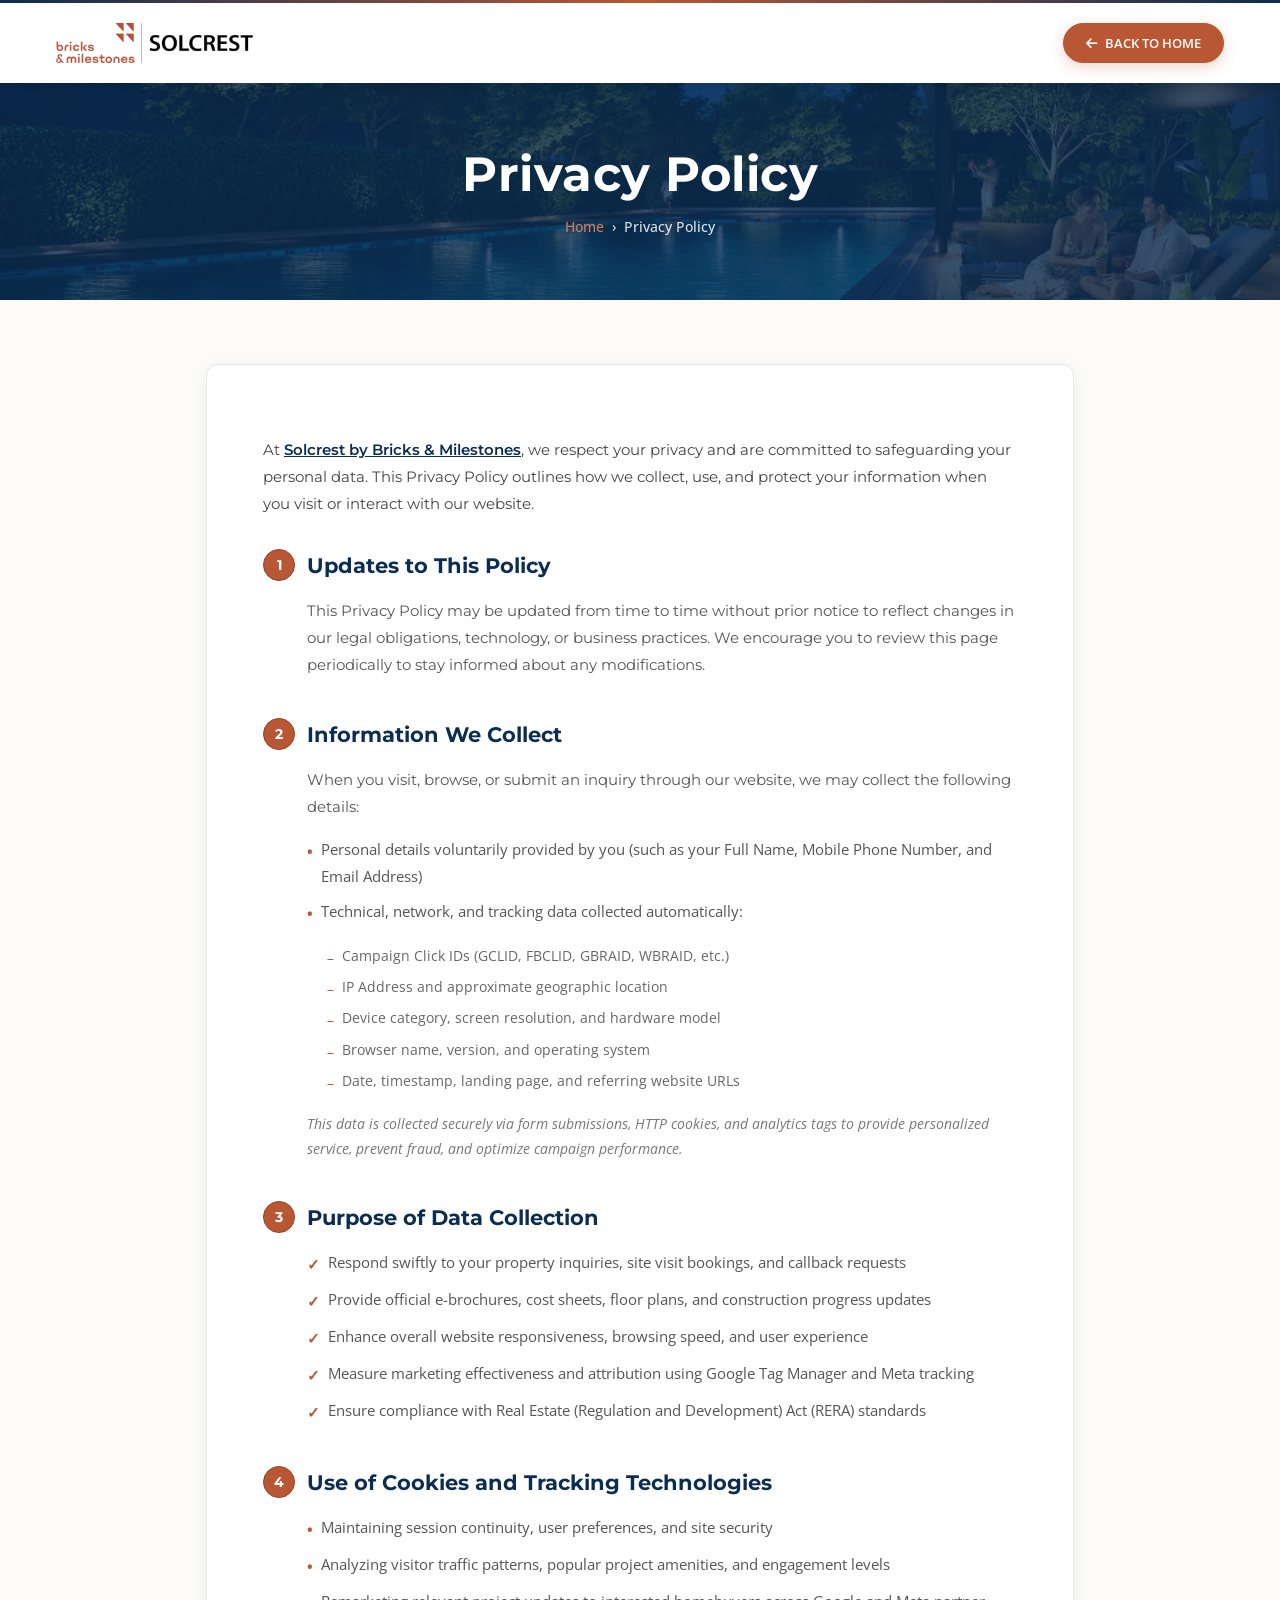
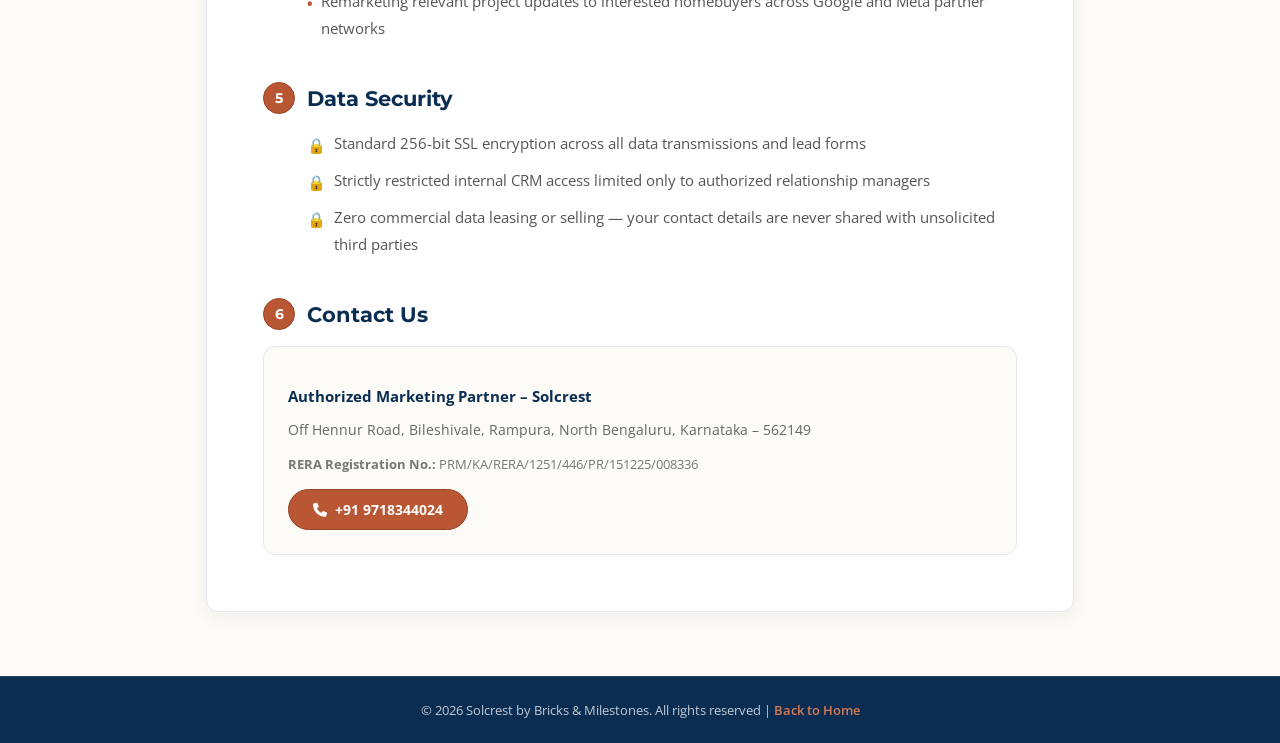
==== privacy-policy.html @ e60b3431 "first commit" ====
<!DOCTYPE html>
<html lang="en">
<head>
    <meta charset="UTF-8">
    <meta name="viewport" content="width=device-width, initial-scale=1.0">
    <meta http-equiv="Cache-Control" content="no-cache, no-store, must-revalidate" />
    <meta http-equiv="Pragma" content="no-cache" />
    <meta http-equiv="Expires" content="0" />
    <title>Privacy Policy | Solcrest by Bricks & Milestones, Hennur Road, Bengaluru</title>
    <meta name="description" content="Privacy Policy for Solcrest by Bricks & Milestones, Off Hennur Road, North Bengaluru, Karnataka." />
    <link rel="canonical" href="https://solcrestbybricks.in/privacy-policy.html" />
    <link rel="icon" type="image/webp" href="images/favicon/fav.webp">
    <link rel="shortcut icon" href="images/favicon/fav.webp">
    <link rel="apple-touch-icon" href="images/favicon/fav.webp">
    <link rel="preconnect" href="https://fonts.googleapis.com">
    <link rel="preconnect" href="https://fonts.gstatic.com" crossorigin>
    <link href="https://fonts.googleapis.com/css2?family=Montserrat:wght@400;500;600;700&family=Open+Sans:wght@400;500;600;700&family=Poppins:wght@300;400;500;600;700;800&display=swap" rel="stylesheet">
    <link rel="stylesheet" href="https://cdnjs.cloudflare.com/ajax/libs/font-awesome/6.5.1/css/all.min.css">
    <style>
      :root {
        --color-gold: #B95734;
        --color-gold-light: #d67a58;
        --color-gold-dark: #964225;
        --color-gold-bg: rgba(185, 87, 52, 0.1);
        --color-dark: #0b2d52;
        --color-text: #212529;
        --font-poppins: 'Poppins', sans-serif;
        --font-sans: 'Open Sans', sans-serif;
        --font-jost: 'Montserrat', sans-serif;
      }
      * { box-sizing: border-box; }
      body { font-family: 'Open Sans', sans-serif; margin: 0; background-color: #fdfbf7; color: #212529; }
      .btn-primary-pp {
        background: #B95734; color: #fff; border: 1px solid #B95734; padding: 10px 22px;
        border-radius: 50px; font-size: 13px; font-weight: 600;
        text-decoration: none; display: inline-flex; align-items: center; gap: 8px;
        transition: all 0.3s ease; box-shadow: 0 4px 14px rgba(185, 87, 52, 0.25);
      }
      .btn-primary-pp:hover { background: #964225; color: #fff; border-color: #964225; transform: translateY(-1px); }
      .section-num {
        display: inline-flex; align-items: center; justify-content: center;
        width: 32px; height: 32px; border-radius: 50%;
        background: #B95734; color: #ffffff; font-size: 14px; font-weight: 700;
        flex-shrink: 0; border: 1px solid #964225;
      }
      @media (max-width: 480px) {
        .privacy-nav-inner { height: 64px !important; padding: 0 12px !important; gap: 10px; }
        .privacy-nav-logo { height: 30px !important; max-width: calc(100vw - 160px) !important; }
        .privacy-nav-home { flex-shrink: 0; white-space: nowrap; padding: 8px 14px; font-size: 11px; }
        .privacy-nav-spacer { height: 64px !important; }
      }
    </style>

    <!-- Google Tag Manager -->
    <script>(function(w,d,s,l,i){w[l]=w[l]||[];w[l].push({'gtm.start':
    new Date().getTime(),event:'gtm.js'});var f=d.getElementsByTagName(s)[0],
    j=d.createElement(s),dl=l!='dataLayer'?'&l='+l:'';j.async=true;j.src=
    'https://www.googletagmanager.com/gtm.js?id='+i+dl;f.parentNode.insertBefore(j,f);
    })(window,document,'script','dataLayer',window.GTM_ID || 'GTM-575H8R87');</script>
    <!-- End Google Tag Manager -->
</head>
<body class="font-sans antialiased">

  <!-- Google Tag Manager (noscript) -->
  <noscript><iframe src="https://www.googletagmanager.com/ns.html?id=GTM-575H8R87"
  height="0" width="0" style="display:none;visibility:hidden"></iframe></noscript>
  <!-- End Google Tag Manager (noscript) -->

  <!-- Navbar -->
  <nav style="position: fixed; top: 0; left: 0; right: 0; z-index: 50; background: #fff; box-shadow: 0 2px 8px rgba(0,0,0,0.08);">
    <div style="height: 3px; width: 100%; background: linear-gradient(90deg, #0b2d52, #B95734, #0b2d52);"></div>
    <div class="privacy-nav-inner" style="max-width: 1200px; margin: 0 auto; padding: 0 16px; display: flex; align-items: center; justify-content: space-between; height: 80px;">
      <a href="index.html" style="display: flex; align-items: center;">
        <img src="images/logo/logo.webp" alt="Solcrest Logo" class="privacy-nav-logo" style="height: 42px; max-width: 200px; width: auto; object-fit: contain;">
      </a>
      <a href="index.html" class="btn-primary-pp privacy-nav-home">
        <i class="fa-solid fa-arrow-left"></i> BACK TO HOME
      </a>
    </div>
  </nav>
  <div class="privacy-nav-spacer" style="height: 80px;"></div>

  <!-- Hero Banner -->
  <section style="position: relative; display: flex; align-items: center; justify-content: center; text-align: center; min-height: 220px; background-image: url('images/hero/banner1.webp'); background-size: cover; background-position: center;">
    <div style="position: absolute; inset: 0; background: rgba(11, 45, 82, 0.82);"></div>
    <div style="position: relative; z-index: 10; padding: 40px 16px;">
      <h1 style="color: #fff; font-weight: 700; font-size: clamp(30px, 5vw, 48px); font-family: var(--font-jost); letter-spacing: 0.5px; margin: 0 0 14px;">Privacy Policy</h1>
      <div style="display: flex; align-items: center; justify-content: center; gap: 8px; color: rgba(255,255,255,0.85); font-size: 14px; font-weight: 500;">
        <a href="index.html" style="color: #d67a58; text-decoration: none;">Home</a>
        <span>›</span>
        <span>Privacy Policy</span>
      </div>
    </div>
  </section>

  <!-- Content Section -->
  <section style="padding: clamp(32px, 6vw, 64px) 16px;">
    <div style="max-width: 900px; margin: 0 auto; padding: 0 16px;">
      <div style="background: #fff; border-radius: 12px; box-shadow: 0 4px 20px rgba(0,0,0,0.06); padding: clamp(24px, 5vw, 56px); border: 1px solid #e2e8f0;">

        <!-- Intro -->
        <p style="margin-bottom: 32px; font-size: 15px; line-height: 1.8; color: #444; font-family: var(--font-jost);">
          At <a href="index.html" style="color: #0b2d52; font-weight: 600; text-decoration: underline;">Solcrest by Bricks & Milestones</a>, we respect your privacy and are committed to safeguarding your personal data. This Privacy Policy outlines how we collect, use, and protect your information when you visit or interact with our website.
        </p>

        <!-- Section 1 -->
        <div style="margin-bottom: 40px;">
          <h2 style="display: flex; align-items: center; gap: 12px; margin-bottom: 16px; font-size: 21px; font-weight: 700; color: #0b2d52; font-family: var(--font-jost);">
            <span class="section-num">1</span> Updates to This Policy
          </h2>
          <p style="font-size: 15px; line-height: 1.8; color: #555; font-family: var(--font-jost); padding-left: 44px; margin: 0;">
            This Privacy Policy may be updated from time to time without prior notice to reflect changes in our legal obligations, technology, or business practices. We encourage you to review this page periodically to stay informed about any modifications.
          </p>
        </div>

        <!-- Section 2 -->
        <div style="margin-bottom: 40px;">
          <h2 style="display: flex; align-items: center; gap: 12px; margin-bottom: 16px; font-size: 21px; font-weight: 700; color: #0b2d52; font-family: var(--font-jost);">
            <span class="section-num">2</span> Information We Collect
          </h2>
          <div style="padding-left: 44px;">
            <p style="font-size: 15px; line-height: 1.8; color: #555; font-family: var(--font-jost); margin-bottom: 16px;">When you visit, browse, or submit an inquiry through our website, we may collect the following details:</p>
            <ul style="list-style: none; padding: 0; margin: 0 0 16px;">
              <li style="display: flex; align-items: flex-start; gap: 8px; font-size: 15px; color: #555; line-height: 1.8; margin-bottom: 8px;"><span style="color: #B95734; font-weight: 700; flex-shrink: 0; margin-top: 2px;">•</span>Personal details voluntarily provided by you (such as your Full Name, Mobile Phone Number, and Email Address)</li>
              <li style="display: flex; align-items: flex-start; gap: 8px; font-size: 15px; color: #555; line-height: 1.8; margin-bottom: 8px;"><span style="color: #B95734; font-weight: 700; flex-shrink: 0; margin-top: 2px;">•</span>Technical, network, and tracking data collected automatically:</li>
            </ul>
            <ul style="list-style: none; padding-left: 20px; margin: 0 0 16px;">
              <li style="display: flex; align-items: flex-start; gap: 8px; font-size: 14px; color: #666; line-height: 1.8; margin-bottom: 4px;"><span style="color: #B95734; flex-shrink: 0; margin-top: 2px;">–</span>Campaign Click IDs (GCLID, FBCLID, GBRAID, WBRAID, etc.)</li>
              <li style="display: flex; align-items: flex-start; gap: 8px; font-size: 14px; color: #666; line-height: 1.8; margin-bottom: 4px;"><span style="color: #B95734; flex-shrink: 0; margin-top: 2px;">–</span>IP Address and approximate geographic location</li>
              <li style="display: flex; align-items: flex-start; gap: 8px; font-size: 14px; color: #666; line-height: 1.8; margin-bottom: 4px;"><span style="color: #B95734; flex-shrink: 0; margin-top: 2px;">–</span>Device category, screen resolution, and hardware model</li>
              <li style="display: flex; align-items: flex-start; gap: 8px; font-size: 14px; color: #666; line-height: 1.8; margin-bottom: 4px;"><span style="color: #B95734; flex-shrink: 0; margin-top: 2px;">–</span>Browser name, version, and operating system</li>
              <li style="display: flex; align-items: flex-start; gap: 8px; font-size: 14px; color: #666; line-height: 1.8; margin-bottom: 4px;"><span style="color: #B95734; flex-shrink: 0; margin-top: 2px;">–</span>Date, timestamp, landing page, and referring website URLs</li>
            </ul>
            <p style="font-size: 14px; line-height: 1.8; color: #777; font-style: italic; margin: 0;">This data is collected securely via form submissions, HTTP cookies, and analytics tags to provide personalized service, prevent fraud, and optimize campaign performance.</p>
          </div>
        </div>

        <!-- Section 3 -->
        <div style="margin-bottom: 40px;">
          <h2 style="display: flex; align-items: center; gap: 12px; margin-bottom: 16px; font-size: 21px; font-weight: 700; color: #0b2d52; font-family: var(--font-jost);">
            <span class="section-num">3</span> Purpose of Data Collection
          </h2>
          <ul style="list-style: none; padding-left: 44px; margin: 0;">
            <li style="display: flex; align-items: flex-start; gap: 8px; font-size: 15px; color: #555; line-height: 1.8; margin-bottom: 8px;"><span style="color: #B95734; font-weight: 700; flex-shrink: 0; margin-top: 2px;">✓</span>Respond swiftly to your property inquiries, site visit bookings, and callback requests</li>
            <li style="display: flex; align-items: flex-start; gap: 8px; font-size: 15px; color: #555; line-height: 1.8; margin-bottom: 8px;"><span style="color: #B95734; font-weight: 700; flex-shrink: 0; margin-top: 2px;">✓</span>Provide official e-brochures, cost sheets, floor plans, and construction progress updates</li>
            <li style="display: flex; align-items: flex-start; gap: 8px; font-size: 15px; color: #555; line-height: 1.8; margin-bottom: 8px;"><span style="color: #B95734; font-weight: 700; flex-shrink: 0; margin-top: 2px;">✓</span>Enhance overall website responsiveness, browsing speed, and user experience</li>
            <li style="display: flex; align-items: flex-start; gap: 8px; font-size: 15px; color: #555; line-height: 1.8; margin-bottom: 8px;"><span style="color: #B95734; font-weight: 700; flex-shrink: 0; margin-top: 2px;">✓</span>Measure marketing effectiveness and attribution using Google Tag Manager and Meta tracking</li>
            <li style="display: flex; align-items: flex-start; gap: 8px; font-size: 15px; color: #555; line-height: 1.8; margin-bottom: 8px;"><span style="color: #B95734; font-weight: 700; flex-shrink: 0; margin-top: 2px;">✓</span>Ensure compliance with Real Estate (Regulation and Development) Act (RERA) standards</li>
          </ul>
        </div>

        <!-- Section 4 -->
        <div style="margin-bottom: 40px;">
          <h2 style="display: flex; align-items: center; gap: 12px; margin-bottom: 16px; font-size: 21px; font-weight: 700; color: #0b2d52; font-family: var(--font-jost);">
            <span class="section-num">4</span> Use of Cookies and Tracking Technologies
          </h2>
          <ul style="list-style: none; padding-left: 44px; margin: 0;">
            <li style="display: flex; align-items: flex-start; gap: 8px; font-size: 15px; color: #555; line-height: 1.8; margin-bottom: 8px;"><span style="color: #B95734; font-weight: 700; flex-shrink: 0; margin-top: 2px;">•</span>Maintaining session continuity, user preferences, and site security</li>
            <li style="display: flex; align-items: flex-start; gap: 8px; font-size: 15px; color: #555; line-height: 1.8; margin-bottom: 8px;"><span style="color: #B95734; font-weight: 700; flex-shrink: 0; margin-top: 2px;">•</span>Analyzing visitor traffic patterns, popular project amenities, and engagement levels</li>
            <li style="display: flex; align-items: flex-start; gap: 8px; font-size: 15px; color: #555; line-height: 1.8; margin-bottom: 8px;"><span style="color: #B95734; font-weight: 700; flex-shrink: 0; margin-top: 2px;">•</span>Remarketing relevant project updates to interested homebuyers across Google and Meta partner networks</li>
          </ul>
        </div>

        <!-- Section 5 -->
        <div style="margin-bottom: 40px;">
          <h2 style="display: flex; align-items: center; gap: 12px; margin-bottom: 16px; font-size: 21px; font-weight: 700; color: #0b2d52; font-family: var(--font-jost);">
            <span class="section-num">5</span> Data Security
          </h2>
          <ul style="list-style: none; padding-left: 44px; margin: 0;">
            <li style="display: flex; align-items: flex-start; gap: 8px; font-size: 15px; color: #555; line-height: 1.8; margin-bottom: 8px;"><span style="color: #25D366; font-weight: 700; flex-shrink: 0; margin-top: 2px;">🔒</span>Standard 256-bit SSL encryption across all data transmissions and lead forms</li>
            <li style="display: flex; align-items: flex-start; gap: 8px; font-size: 15px; color: #555; line-height: 1.8; margin-bottom: 8px;"><span style="color: #25D366; font-weight: 700; flex-shrink: 0; margin-top: 2px;">🔒</span>Strictly restricted internal CRM access limited only to authorized relationship managers</li>
            <li style="display: flex; align-items: flex-start; gap: 8px; font-size: 15px; color: #555; line-height: 1.8; margin-bottom: 8px;"><span style="color: #25D366; font-weight: 700; flex-shrink: 0; margin-top: 2px;">🔒</span>Zero commercial data leasing or selling — your contact details are never shared with unsolicited third parties</li>
          </ul>
        </div>

        <!-- Section 6 -->
        <div>
          <h2 style="display: flex; align-items: center; gap: 12px; margin-bottom: 16px; font-size: 21px; font-weight: 700; color: #0b2d52; font-family: var(--font-jost);">
            <span class="section-num">6</span> Contact Us
          </h2>
          <div style="border-radius: 12px; padding: 24px; background: #fdfbf7; border: 1px solid #e5e7eb;">
            <p style="margin-bottom: 6px; font-size: 15px; font-weight: 700; color: #0b2d52;">Authorized Marketing Partner – Solcrest</p>
            <p style="margin-bottom: 16px; font-size: 14px; color: #666;">Off Hennur Road, Bileshivale, Rampura, North Bengaluru, Karnataka – 562149</p>
            <p style="margin-bottom: 16px; font-size: 13px; color: #777;"><strong>RERA Registration No.:</strong> PRM/KA/RERA/1251/446/PR/151225/008336</p>
            <a href="tel:+919718344024" style="display: inline-flex; align-items: center; gap: 8px; padding: 10px 24px; border-radius: 50px; font-size: 14px; font-weight: 700; background: #B95734; color: #fff; text-decoration: none; transition: all 0.3s; border: 1px solid #964225;">
              <i class="fa-solid fa-phone"></i>
              +91 9718344024
            </a>
          </div>
        </div>

      </div>
    </div>
  </section>

  <!-- Mini Footer -->
  <footer style="background: #0b2d52; color: #fff; padding: 24px; text-align: center; border-top: 1px solid rgba(255,255,255,0.1);">
    <p style="font-size: 13px; color: rgba(255,255,255,0.75); margin: 0;">
      &copy; 2026 Solcrest by Bricks & Milestones. All rights reserved |
      <a href="index.html" style="color: #d67a58; text-decoration: none; font-weight: 600;">Back to Home</a>
    </p>
  </footer>

</body>
</html>
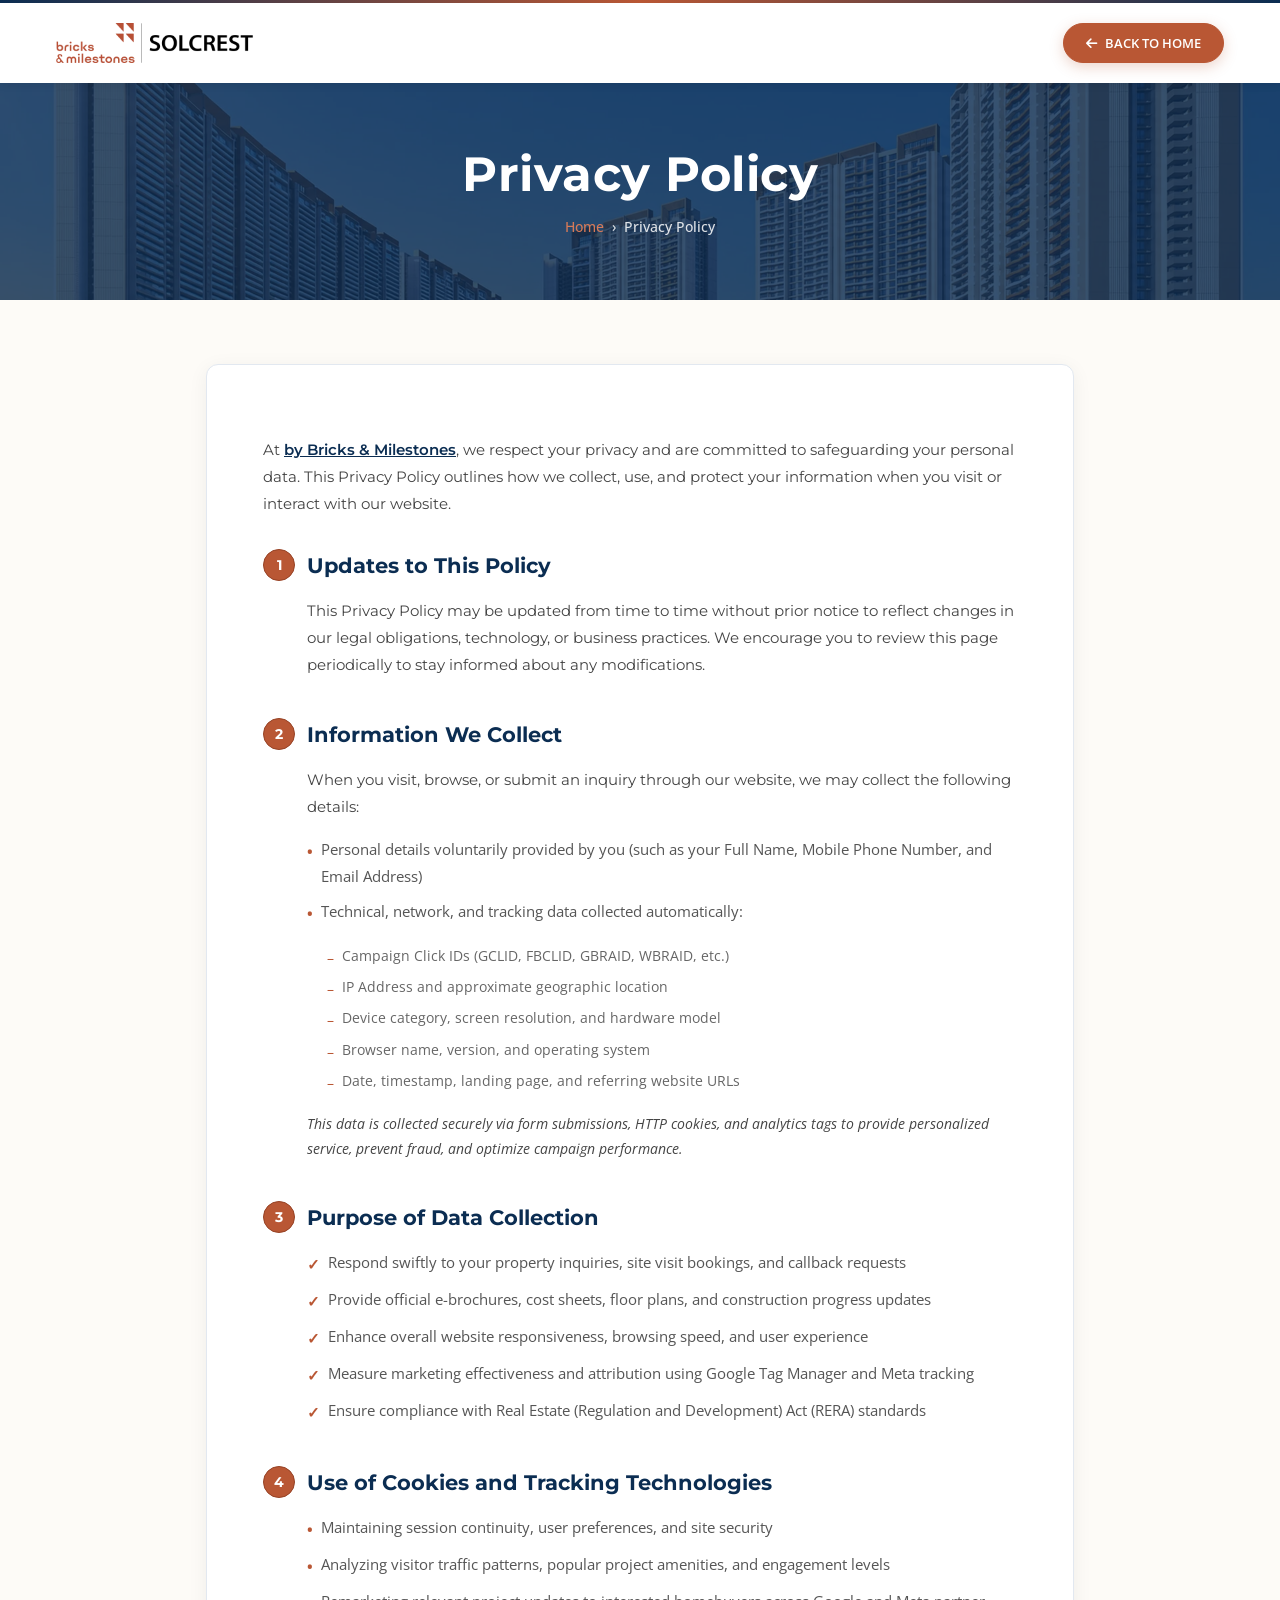
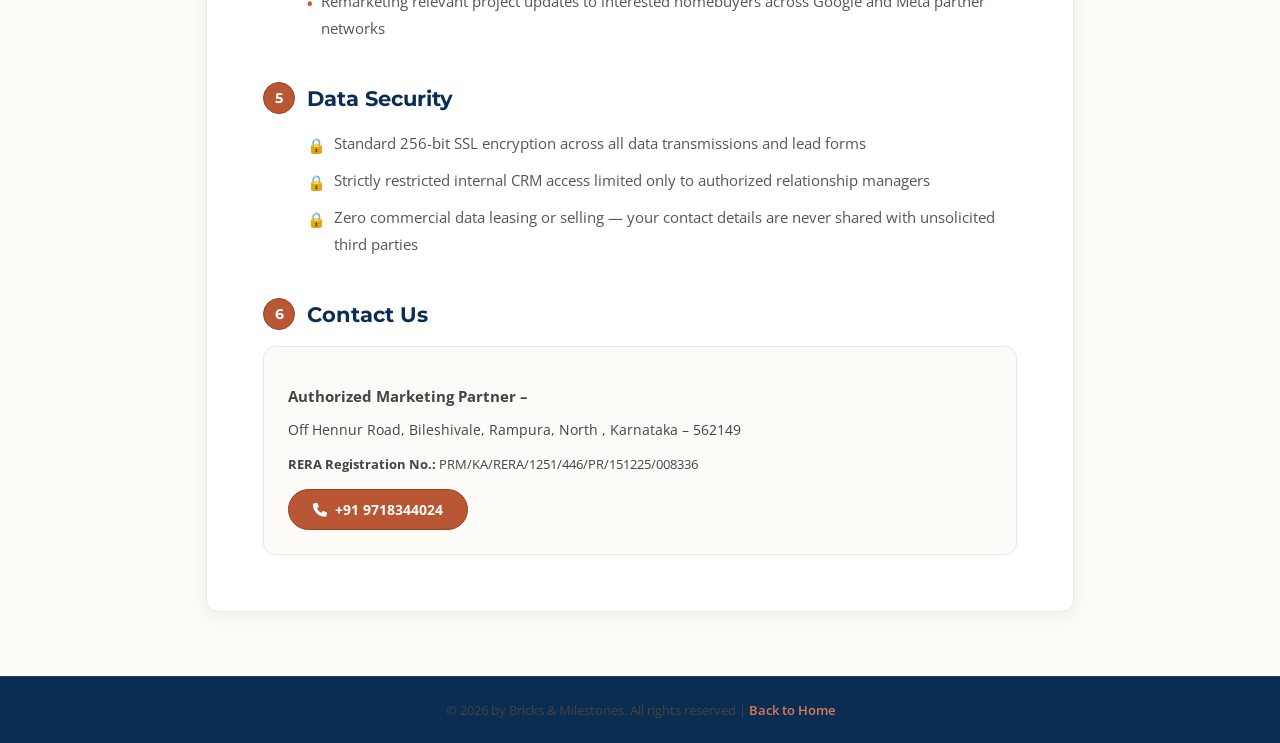
==== commit 1ee62d06: "Update domain name and related metadata; modify content in various sections for consistency" ====
--- a/privacy-policy.html
+++ b/privacy-policy.html
@@ -6,9 +6,10 @@
     <meta http-equiv="Cache-Control" content="no-cache, no-store, must-revalidate" />
     <meta http-equiv="Pragma" content="no-cache" />
     <meta http-equiv="Expires" content="0" />
-    <title>Privacy Policy | Solcrest by Bricks & Milestones, Hennur Road, Bengaluru</title>
-    <meta name="description" content="Privacy Policy for Solcrest by Bricks & Milestones, Off Hennur Road, North Bengaluru, Karnataka." />
-    <link rel="canonical" href="https://solcrestbybricks.in/privacy-policy.html" />
+    <script src="config.js?v=3.3"></script>
+    <title>Privacy Policy | Prestige Sector 92 Gurgaon</title>
+    <meta name="description" content="Privacy Policy for Prestige Sector 92 Gurgaon." />
+    <link rel="canonical" href="https://prestigesector92.co.in/privacy-policy.html" />
     <link rel="icon" type="image/webp" href="images/favicon/fav.webp">
     <link rel="shortcut icon" href="images/favicon/fav.webp">
     <link rel="apple-touch-icon" href="images/favicon/fav.webp">
@@ -71,7 +72,7 @@
     <div style="height: 3px; width: 100%; background: linear-gradient(90deg, #0b2d52, #B95734, #0b2d52);"></div>
     <div class="privacy-nav-inner" style="max-width: 1200px; margin: 0 auto; padding: 0 16px; display: flex; align-items: center; justify-content: space-between; height: 80px;">
       <a href="index.html" style="display: flex; align-items: center;">
-        <img src="images/logo/logo.webp" alt="Solcrest Logo" class="privacy-nav-logo" style="height: 42px; max-width: 200px; width: auto; object-fit: contain;">
+        <img src="images/logo/logo.webp" alt="Logo" class="privacy-nav-logo" style="height: 42px; max-width: 200px; width: auto; object-fit: contain;">
       </a>
       <a href="index.html" class="btn-primary-pp privacy-nav-home">
         <i class="fa-solid fa-arrow-left"></i> BACK TO HOME
@@ -100,7 +101,7 @@
 
         <!-- Intro -->
         <p style="margin-bottom: 32px; font-size: 15px; line-height: 1.8; color: #444; font-family: var(--font-jost);">
-          At <a href="index.html" style="color: #0b2d52; font-weight: 600; text-decoration: underline;">Solcrest by Bricks & Milestones</a>, we respect your privacy and are committed to safeguarding your personal data. This Privacy Policy outlines how we collect, use, and protect your information when you visit or interact with our website.
+          At <a href="index.html" style="color: #0b2d52; font-weight: 600; text-decoration: underline;">by Bricks & Milestones</a>, we respect your privacy and are committed to safeguarding your personal data. This Privacy Policy outlines how we collect, use, and protect your information when you visit or interact with our website.
         </p>
 
         <!-- Section 1 -->
@@ -179,8 +180,8 @@
             <span class="section-num">6</span> Contact Us
           </h2>
           <div style="border-radius: 12px; padding: 24px; background: #fdfbf7; border: 1px solid #e5e7eb;">
-            <p style="margin-bottom: 6px; font-size: 15px; font-weight: 700; color: #0b2d52;">Authorized Marketing Partner – Solcrest</p>
-            <p style="margin-bottom: 16px; font-size: 14px; color: #666;">Off Hennur Road, Bileshivale, Rampura, North Bengaluru, Karnataka – 562149</p>
+            <p style="margin-bottom: 6px; font-size: 15px; font-weight: 700; color: #0b2d52;">Authorized Marketing Partner – </p>
+            <p style="margin-bottom: 16px; font-size: 14px; color: #666;">Off Hennur Road, Bileshivale, Rampura, North , Karnataka – 562149</p>
             <p style="margin-bottom: 16px; font-size: 13px; color: #777;"><strong>RERA Registration No.:</strong> PRM/KA/RERA/1251/446/PR/151225/008336</p>
             <a href="tel:+919718344024" style="display: inline-flex; align-items: center; gap: 8px; padding: 10px 24px; border-radius: 50px; font-size: 14px; font-weight: 700; background: #B95734; color: #fff; text-decoration: none; transition: all 0.3s; border: 1px solid #964225;">
               <i class="fa-solid fa-phone"></i>
@@ -196,7 +197,7 @@
   <!-- Mini Footer -->
   <footer style="background: #0b2d52; color: #fff; padding: 24px; text-align: center; border-top: 1px solid rgba(255,255,255,0.1);">
     <p style="font-size: 13px; color: rgba(255,255,255,0.75); margin: 0;">
-      &copy; 2026 Solcrest by Bricks & Milestones. All rights reserved |
+      &copy; 2026 by Bricks & Milestones. All rights reserved |
       <a href="index.html" style="color: #d67a58; text-decoration: none; font-weight: 600;">Back to Home</a>
     </p>
   </footer>
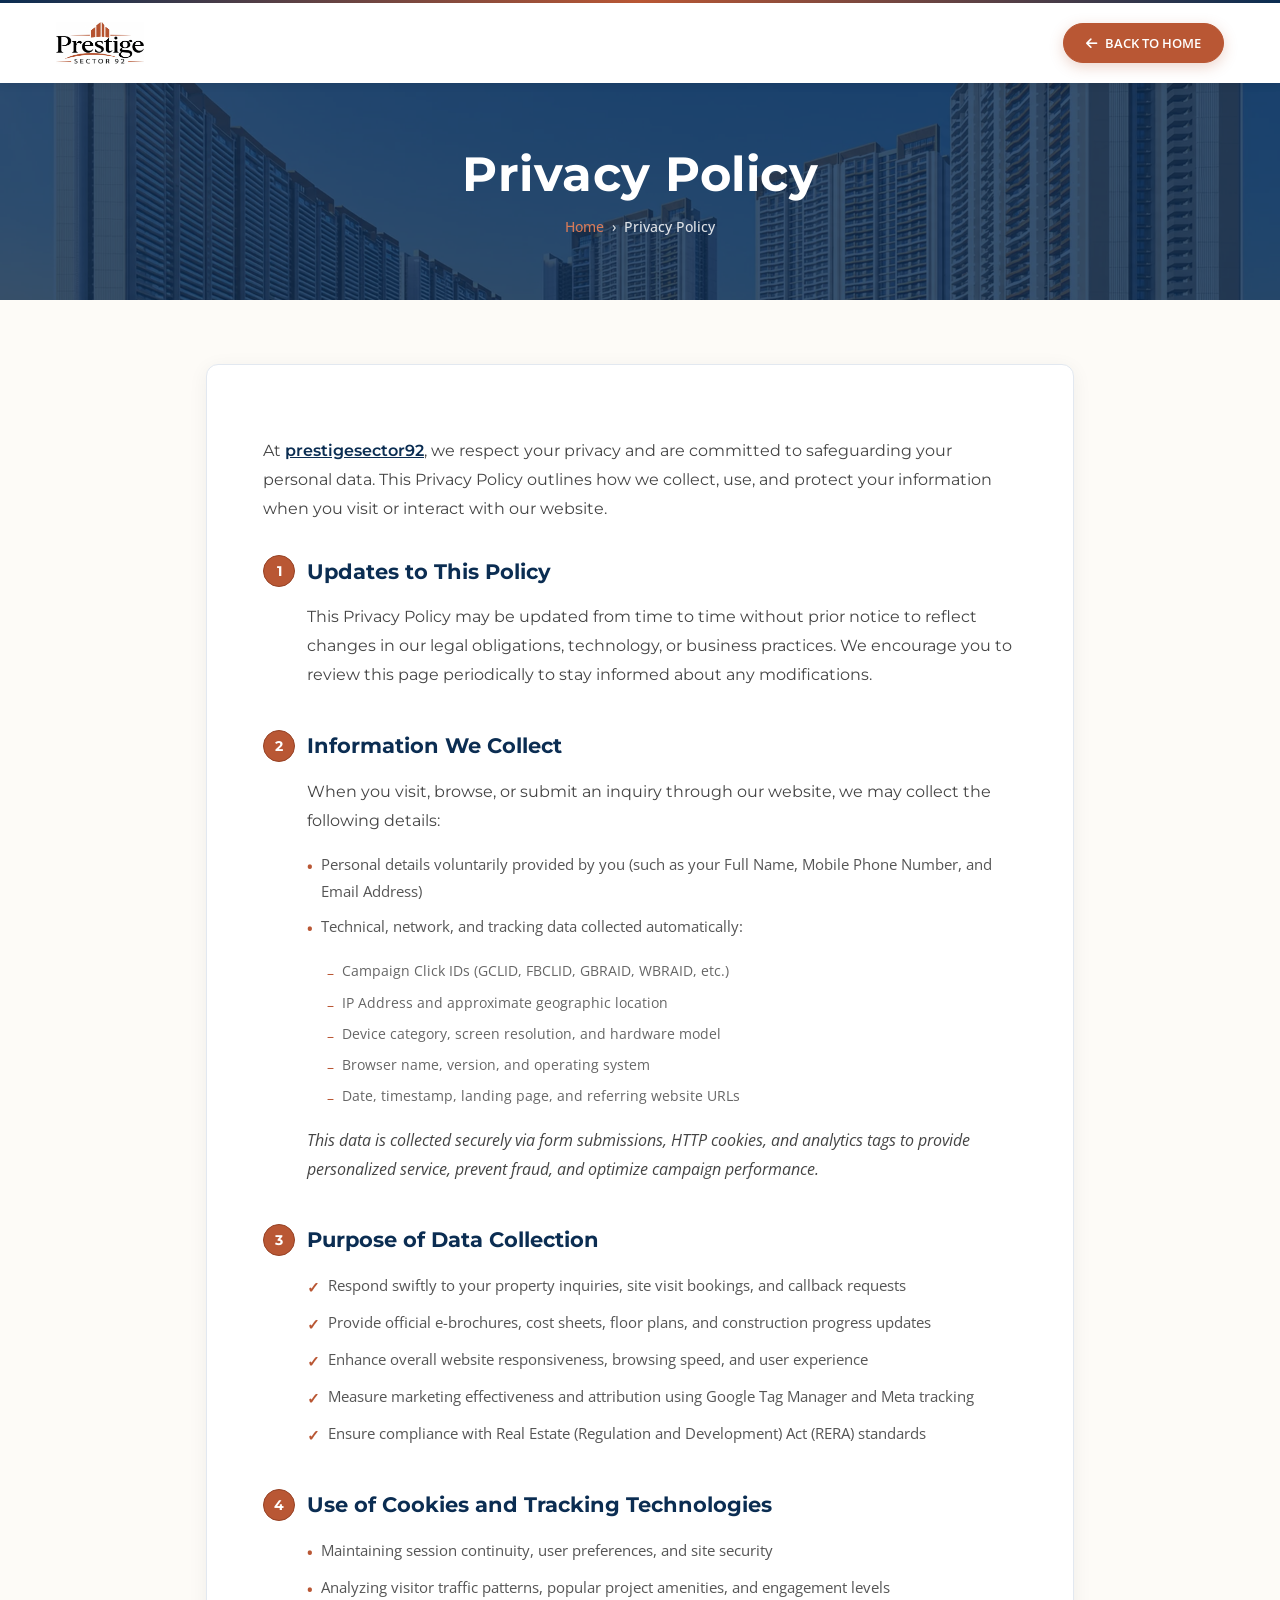
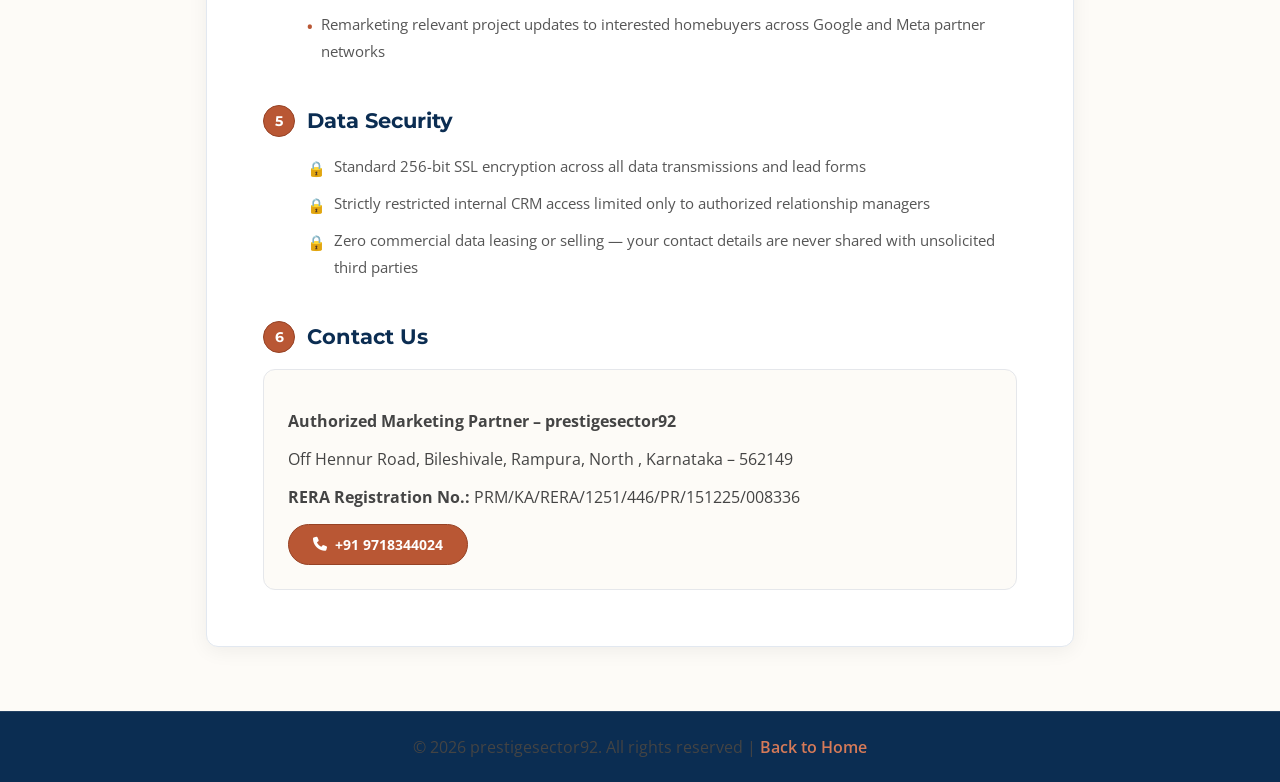
==== commit 4d3c70d6: "some fixes" ====
--- a/privacy-policy.html
+++ b/privacy-policy.html
@@ -6,7 +6,7 @@
     <meta http-equiv="Cache-Control" content="no-cache, no-store, must-revalidate" />
     <meta http-equiv="Pragma" content="no-cache" />
     <meta http-equiv="Expires" content="0" />
-    <script src="config.js?v=3.3"></script>
+    <script src="config.js?v=4.7"></script>
     <title>Privacy Policy | Prestige Sector 92 Gurgaon</title>
     <meta name="description" content="Privacy Policy for Prestige Sector 92 Gurgaon." />
     <link rel="canonical" href="https://prestigesector92.co.in/privacy-policy.html" />
@@ -101,7 +101,7 @@
 
         <!-- Intro -->
         <p style="margin-bottom: 32px; font-size: 15px; line-height: 1.8; color: #444; font-family: var(--font-jost);">
-          At <a href="index.html" style="color: #0b2d52; font-weight: 600; text-decoration: underline;">by Bricks & Milestones</a>, we respect your privacy and are committed to safeguarding your personal data. This Privacy Policy outlines how we collect, use, and protect your information when you visit or interact with our website.
+          At <a href="index.html" class="dynamic-domain-brand" style="color: #0b2d52; font-weight: 600; text-decoration: underline;">prestigesector92</a>, we respect your privacy and are committed to safeguarding your personal data. This Privacy Policy outlines how we collect, use, and protect your information when you visit or interact with our website.
         </p>
 
         <!-- Section 1 -->
@@ -180,12 +180,12 @@
             <span class="section-num">6</span> Contact Us
           </h2>
           <div style="border-radius: 12px; padding: 24px; background: #fdfbf7; border: 1px solid #e5e7eb;">
-            <p style="margin-bottom: 6px; font-size: 15px; font-weight: 700; color: #0b2d52;">Authorized Marketing Partner – </p>
+            <p style="margin-bottom: 6px; font-size: 15px; font-weight: 700; color: #0b2d52;">Authorized Marketing Partner – <span class="dynamic-domain-brand">prestigesector92</span></p>
             <p style="margin-bottom: 16px; font-size: 14px; color: #666;">Off Hennur Road, Bileshivale, Rampura, North , Karnataka – 562149</p>
             <p style="margin-bottom: 16px; font-size: 13px; color: #777;"><strong>RERA Registration No.:</strong> PRM/KA/RERA/1251/446/PR/151225/008336</p>
-            <a href="tel:+919718344024" style="display: inline-flex; align-items: center; gap: 8px; padding: 10px 24px; border-radius: 50px; font-size: 14px; font-weight: 700; background: #B95734; color: #fff; text-decoration: none; transition: all 0.3s; border: 1px solid #964225;">
+            <a href="tel:+919718344024" class="call-link" style="display: inline-flex; align-items: center; gap: 8px; padding: 10px 24px; border-radius: 50px; font-size: 14px; font-weight: 700; background: #B95734; color: #fff; text-decoration: none; transition: all 0.3s; border: 1px solid #964225;">
               <i class="fa-solid fa-phone"></i>
-              +91 9718344024
+              <span class="call-display">+91 9718344024</span>
             </a>
           </div>
         </div>
@@ -197,10 +197,15 @@
   <!-- Mini Footer -->
   <footer style="background: #0b2d52; color: #fff; padding: 24px; text-align: center; border-top: 1px solid rgba(255,255,255,0.1);">
     <p style="font-size: 13px; color: rgba(255,255,255,0.75); margin: 0;">
-      &copy; 2026 by Bricks & Milestones. All rights reserved |
+      &copy; 2026 <span class="dynamic-domain-brand">prestigesector92</span>. All rights reserved |
       <a href="index.html" style="color: #d67a58; text-decoration: none; font-weight: 600;">Back to Home</a>
     </p>
   </footer>
 
+  <script>
+    if (typeof window.applyProjectConfig === "function") {
+      window.applyProjectConfig();
+    }
+  </script>
 </body>
 </html>
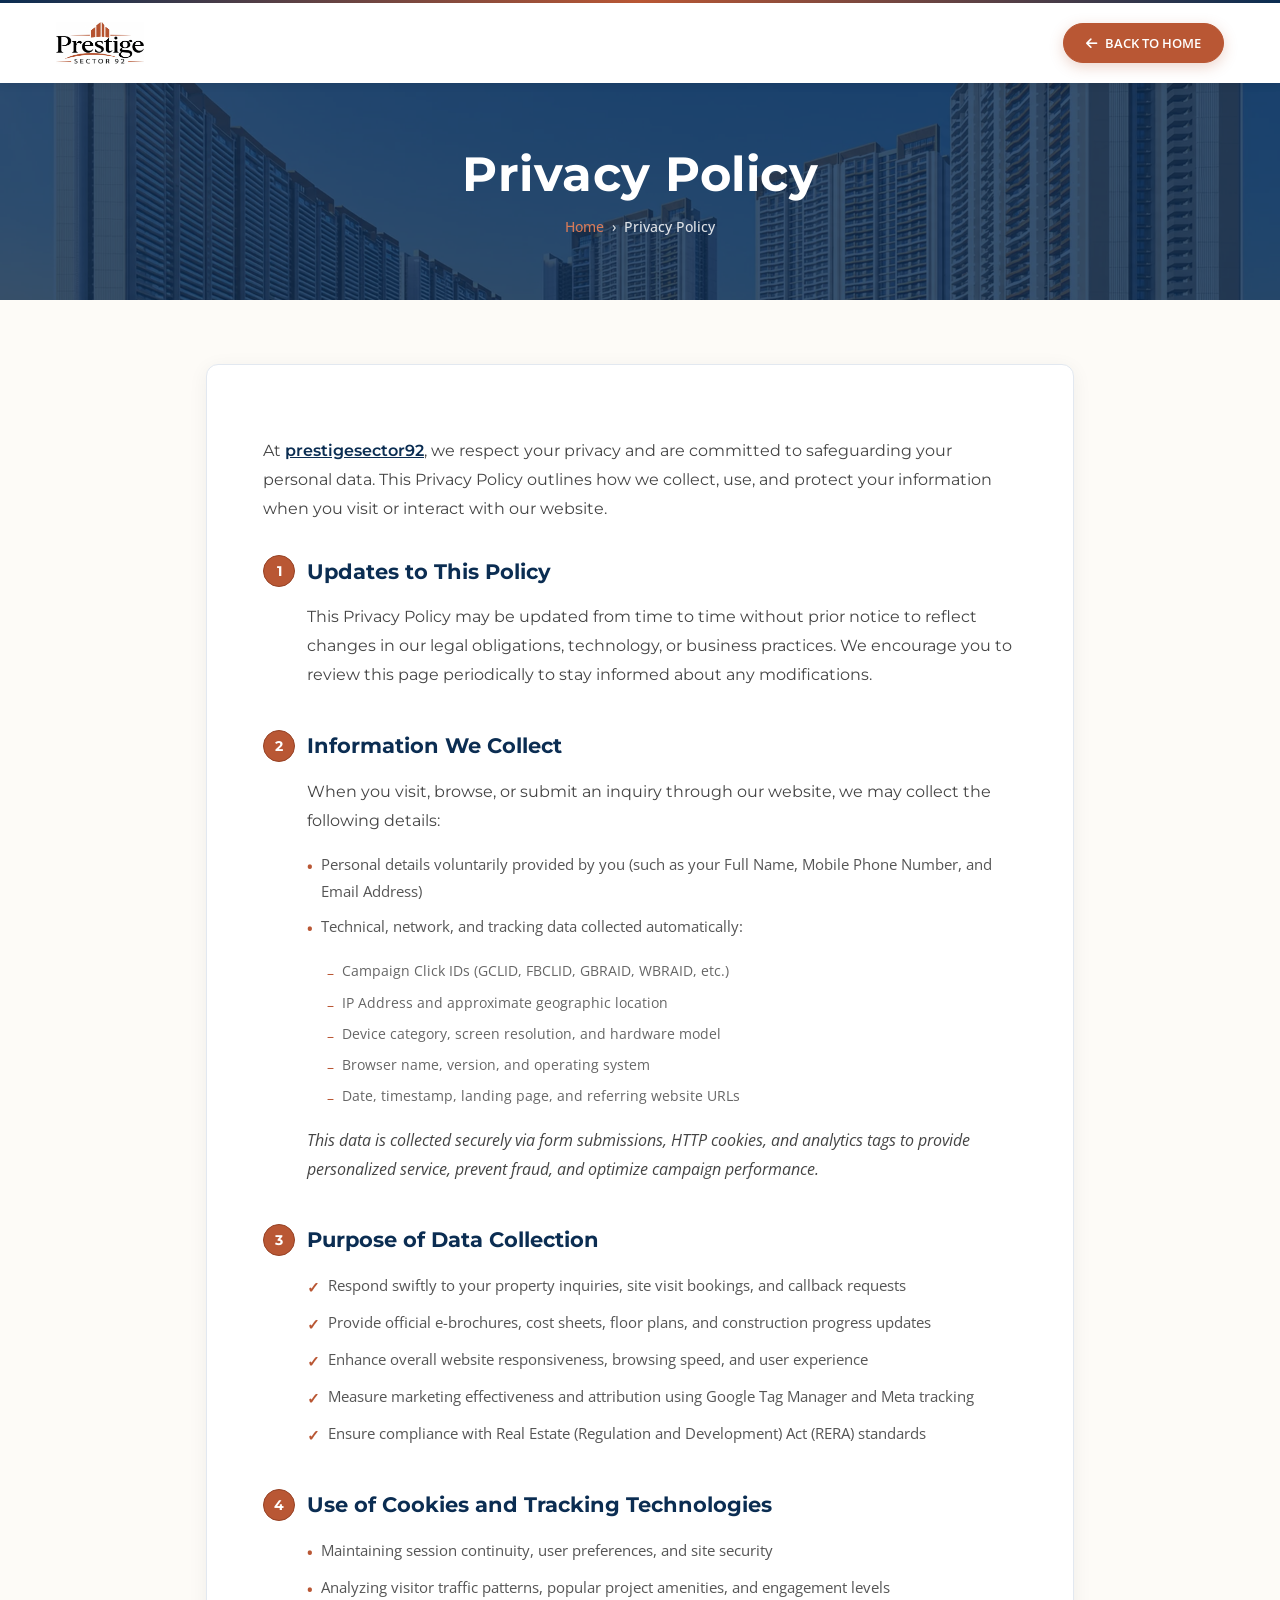
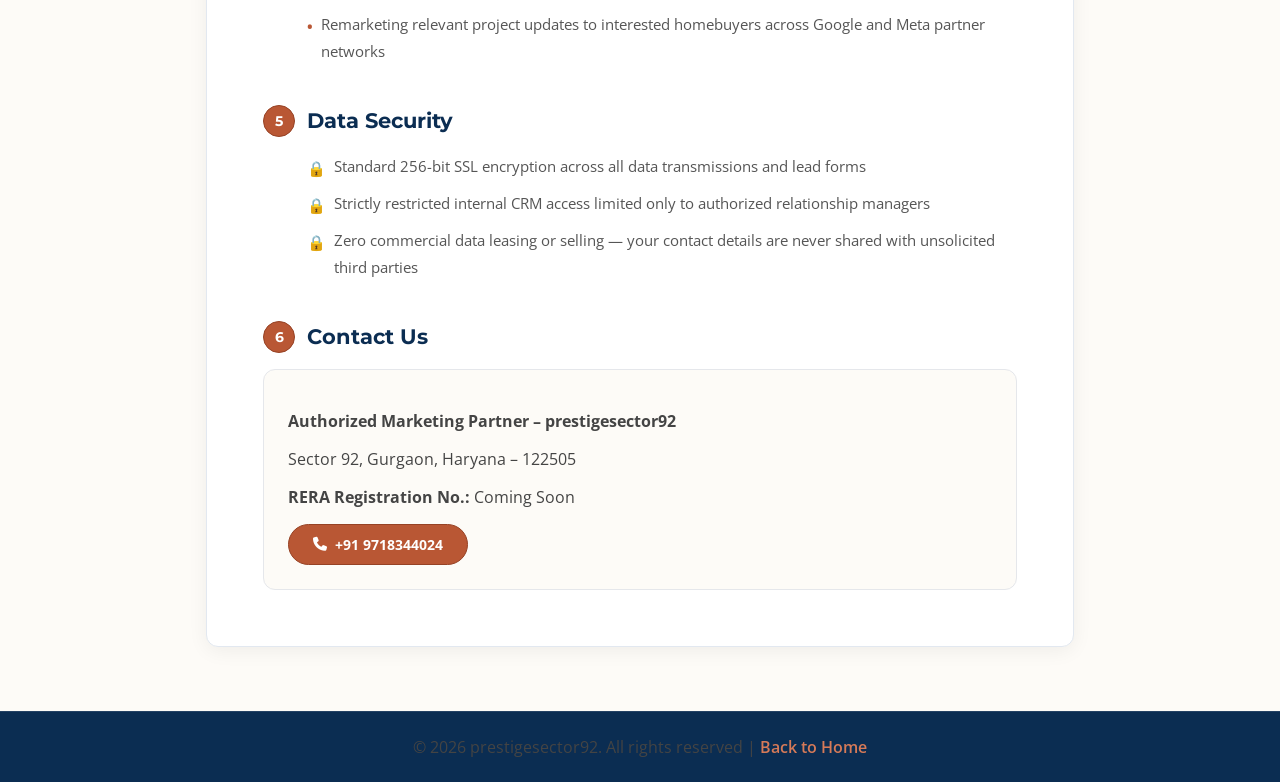
==== commit 6b1e2ca9: "fs" ====
--- a/privacy-policy.html
+++ b/privacy-policy.html
@@ -181,8 +181,8 @@
           </h2>
           <div style="border-radius: 12px; padding: 24px; background: #fdfbf7; border: 1px solid #e5e7eb;">
             <p style="margin-bottom: 6px; font-size: 15px; font-weight: 700; color: #0b2d52;">Authorized Marketing Partner – <span class="dynamic-domain-brand">prestigesector92</span></p>
-            <p style="margin-bottom: 16px; font-size: 14px; color: #666;">Off Hennur Road, Bileshivale, Rampura, North , Karnataka – 562149</p>
-            <p style="margin-bottom: 16px; font-size: 13px; color: #777;"><strong>RERA Registration No.:</strong> PRM/KA/RERA/1251/446/PR/151225/008336</p>
+            <p style="margin-bottom: 16px; font-size: 14px; color: #666;">Sector 92, Gurgaon, Haryana – 122505</p>
+            <p style="margin-bottom: 16px; font-size: 13px; color: #777;"><strong>RERA Registration No.:</strong> Coming Soon</p>
             <a href="tel:+919718344024" class="call-link" style="display: inline-flex; align-items: center; gap: 8px; padding: 10px 24px; border-radius: 50px; font-size: 14px; font-weight: 700; background: #B95734; color: #fff; text-decoration: none; transition: all 0.3s; border: 1px solid #964225;">
               <i class="fa-solid fa-phone"></i>
               <span class="call-display">+91 9718344024</span>
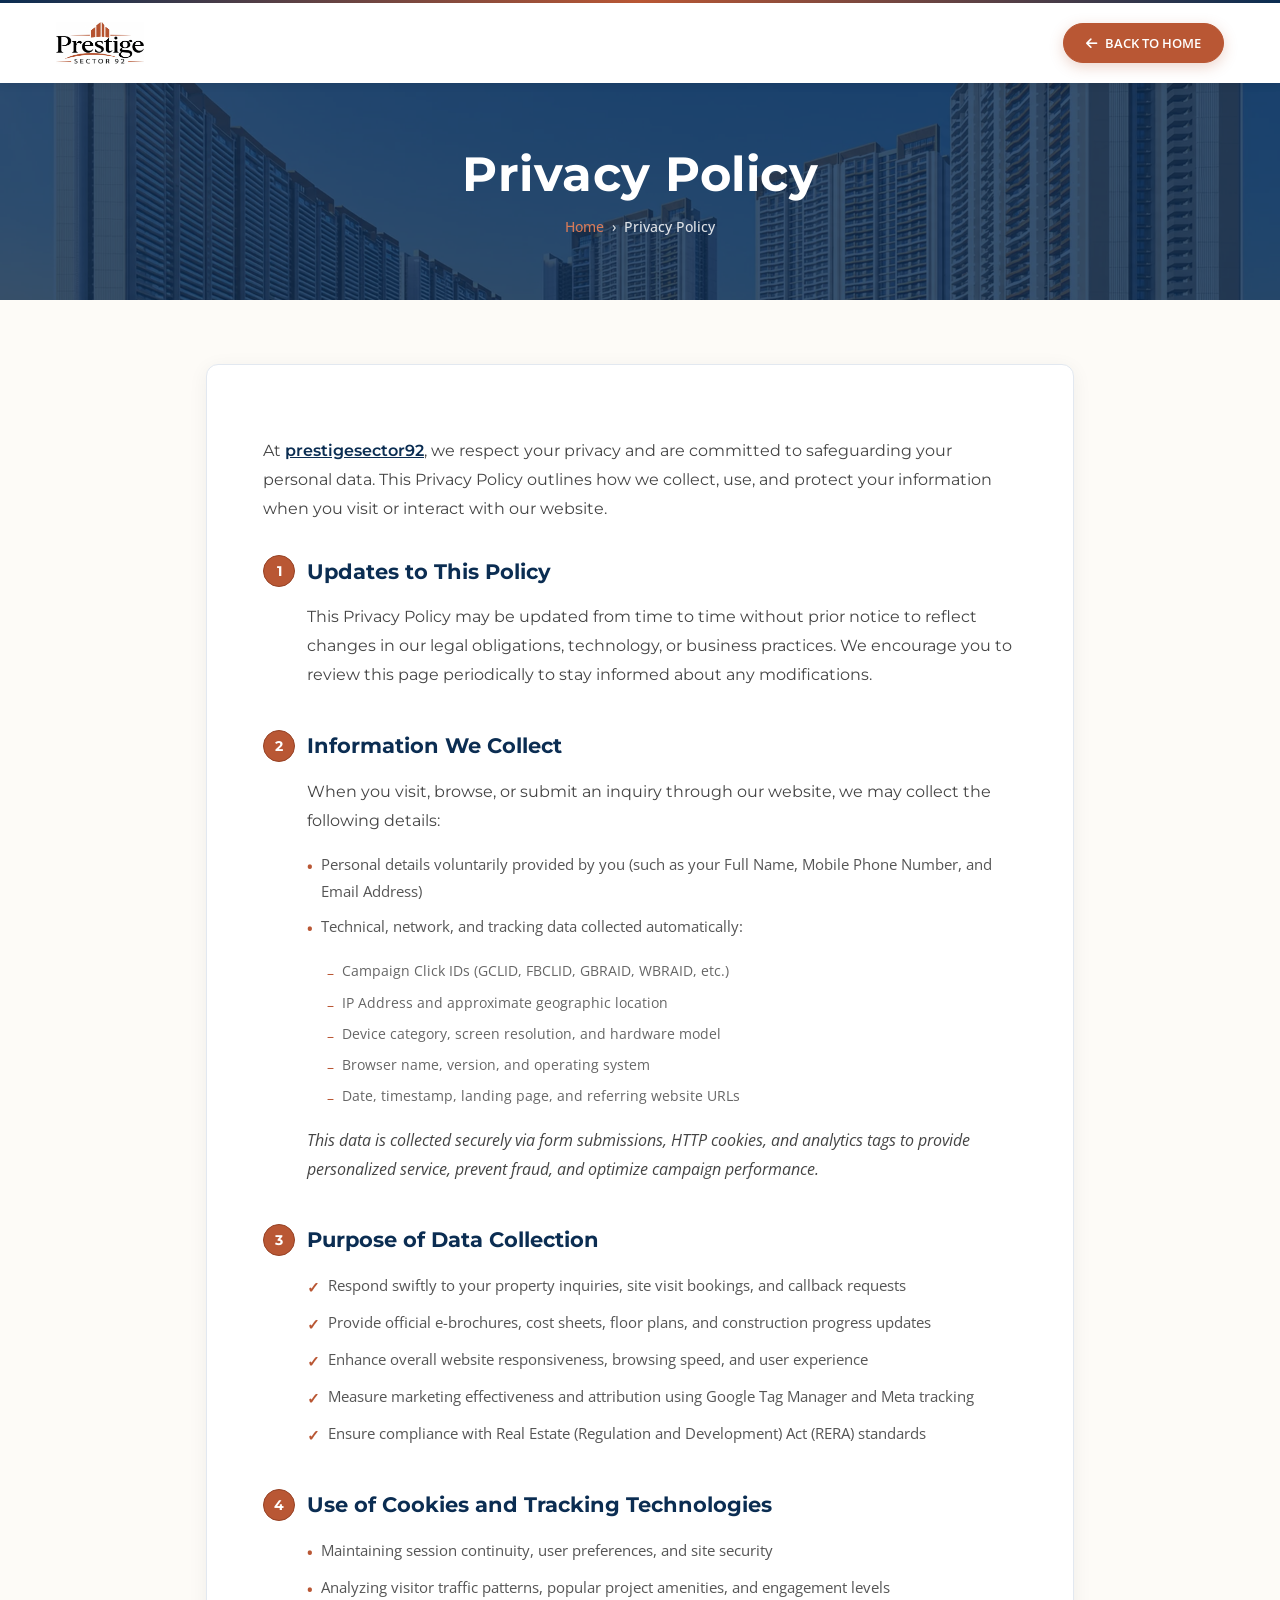
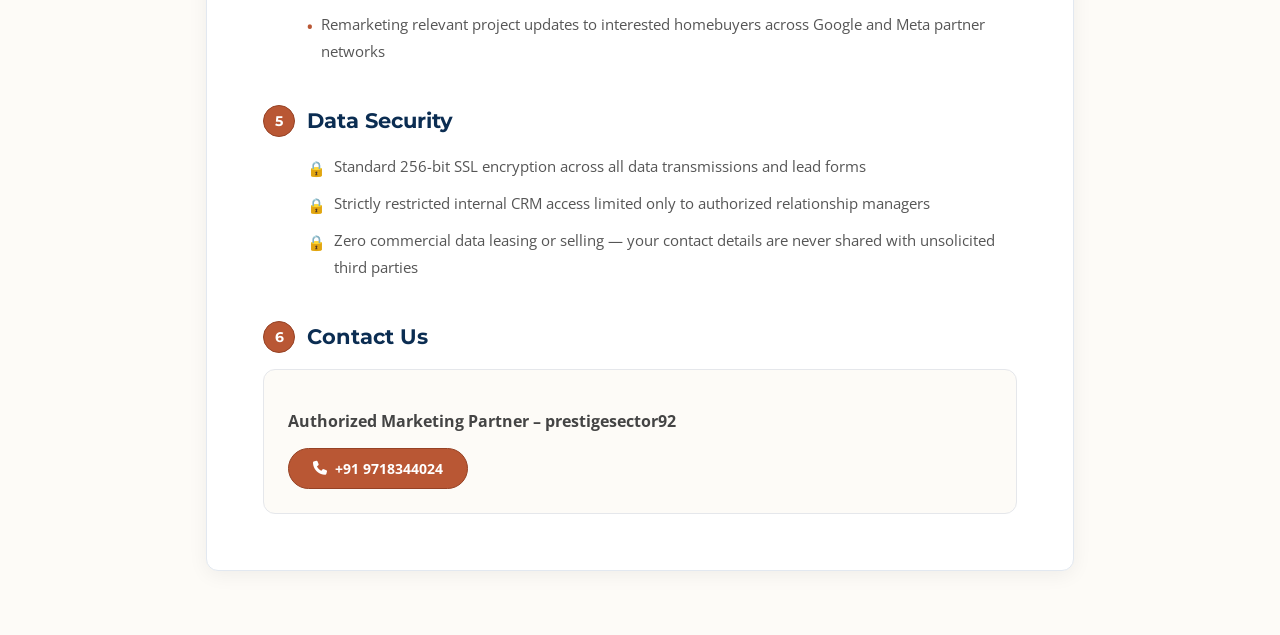
==== commit c6c357a4: "somefixes" ====
--- a/privacy-policy.html
+++ b/privacy-policy.html
@@ -7,6 +7,7 @@
     <meta http-equiv="Pragma" content="no-cache" />
     <meta http-equiv="Expires" content="0" />
     <script src="config.js?v=4.7"></script>
+    <script src="metaData.js?v=1.0"></script>
     <title>Privacy Policy | Prestige Sector 92 Gurgaon</title>
     <meta name="description" content="Privacy Policy for Prestige Sector 92 Gurgaon." />
     <link rel="canonical" href="https://prestigesector92.co.in/privacy-policy.html" />
@@ -180,9 +181,7 @@
             <span class="section-num">6</span> Contact Us
           </h2>
           <div style="border-radius: 12px; padding: 24px; background: #fdfbf7; border: 1px solid #e5e7eb;">
-            <p style="margin-bottom: 6px; font-size: 15px; font-weight: 700; color: #0b2d52;">Authorized Marketing Partner – <span class="dynamic-domain-brand">prestigesector92</span></p>
-            <p style="margin-bottom: 16px; font-size: 14px; color: #666;">Sector 92, Gurgaon, Haryana – 122505</p>
-            <p style="margin-bottom: 16px; font-size: 13px; color: #777;"><strong>RERA Registration No.:</strong> Coming Soon</p>
+            <p style="margin-bottom: 16px; font-size: 15px; font-weight: 700; color: #0b2d52;">Authorized Marketing Partner – <span class="dynamic-domain-brand">prestigesector92</span></p>
             <a href="tel:+919718344024" class="call-link" style="display: inline-flex; align-items: center; gap: 8px; padding: 10px 24px; border-radius: 50px; font-size: 14px; font-weight: 700; background: #B95734; color: #fff; text-decoration: none; transition: all 0.3s; border: 1px solid #964225;">
               <i class="fa-solid fa-phone"></i>
               <span class="call-display">+91 9718344024</span>
@@ -194,13 +193,6 @@
     </div>
   </section>
 
-  <!-- Mini Footer -->
-  <footer style="background: #0b2d52; color: #fff; padding: 24px; text-align: center; border-top: 1px solid rgba(255,255,255,0.1);">
-    <p style="font-size: 13px; color: rgba(255,255,255,0.75); margin: 0;">
-      &copy; 2026 <span class="dynamic-domain-brand">prestigesector92</span>. All rights reserved |
-      <a href="index.html" style="color: #d67a58; text-decoration: none; font-weight: 600;">Back to Home</a>
-    </p>
-  </footer>
 
   <script>
     if (typeof window.applyProjectConfig === "function") {
